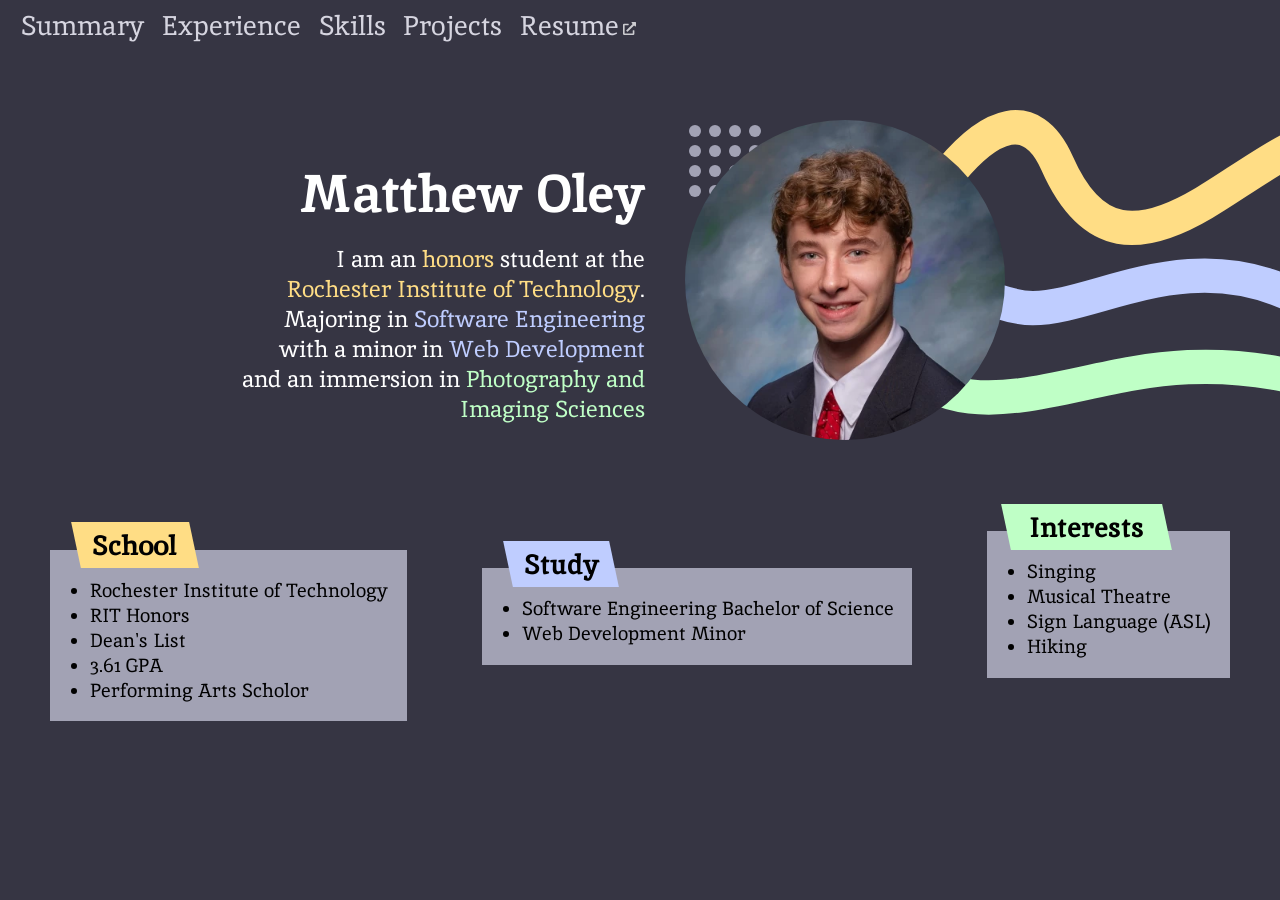
==== index.html @ ad37e847 "summary section" ====
<!DOCTYPE html>
<html lang="en">
    <head>
        <meta charset="utf-8">
        <title>Matthew Oley</title>
        <link rel="icon" href="./assets/favicon.ico">
        <link rel="stylesheet" href="./styles.css">
        <script defer src="./main.js"></script>
        <link rel="preconnect" href="https://fonts.googleapis.com">
        <link rel="preconnect" href="https://fonts.gstatic.com" crossorigin>
        <link href="https://fonts.googleapis.com/css2?family=Inika:wght@400;700&display=swap" rel="stylesheet">
    </head>

    <body>
        <nav class="navbar">
            <a href="#summary">Summary</a>
            <a href="#experience">Experience</a>
            <a href="#skills">Skills</a>
            <a href="#projects">Projects</a>
            <a href="https://resume.mroley.dev/" target="_blank" class="external">Resume</a>
        </nav>
        <main>
            <section id="summary">
                <div class="split">
                    <div class="image">
                        <picture>
                            <source srcset="./assets/Oley_Matthew_profile.webp" type="image/webp">
                            <source srcset="./assets/Oley_Matthew_profile.png" type="image/png">
                            <img src="./assets/Oley_Matthew_profile.png" class="circle_picture">
                        </picture>
                        <img class="vector" aria-hidden="true" src="/assets/vec_A.svg">
                        <img class="vector" aria-hidden="true" src="/assets/vec_B.svg">
                        <img class="vector" aria-hidden="true" src="/assets/vec_C.svg">
                    </div>
                    <div class="body">
                        <h1>Matthew Oley</h1>
                        <span>I am an <span class="tp_school">honors</span> student at the
                        <span class="tp_school">Rochester Institute of Technology</span>.
                        Majoring in <span class="tp_study">Software Engineering</span>
                        with a minor in <span class="tp_study">Web Development</span>
                        and an immersion in <span class="tp_interest">Photography
                        and Imaging Sciences</span></span>
                    </div>
                </div>
                <div class="details">
                    <section id="school">
                        <h2>School</h2>
                        <ul>
                            <li>Rochester Institute of Technology</li>
                            <li>RIT Honors</li>
                            <li>Dean's List</li>
                            <li>3.61 GPA</li>
                            <li>Performing Arts Scholor</li>
                        </ul>
                    </section>
                    <section id="study">
                        <h2>Study</h2>
                        <ul>
                            <li>Software Engineering Bachelor of Science</li>
                            <li>Web Development Minor</li>
                        </ul>
                    </section>
                    <section id="interests">
                        <h2>Interests</h2>
                        <ul>
                            <li>Singing</li>
                            <li>Musical Theatre</li>
                            <li>Sign Language (ASL)</li>
                            <li>Hiking</li>
                        </ul>
                    </section>
                </div>
            </section>
            <section id="experience"></section>
            <section id="skills"></section>
            <section id="projects"></section>
        </main>
    </body>
</html>
---- styles.css ----
body {
    background-color: #363543;
    color: #FFFFFF;
    font-family: "Inika", serif;
    margin: 0;
}

.navbar {
    position: static;
    display: block;
    height: 1.5em;
    font-size: 20pt;
    margin: 8px 0.6em;
}

.navbar a {
    margin: 0 0.2em;
    text-decoration: none;
    color: #d6d5e0;
    position: relative;
    transition: color 0.6s cubic-bezier(0.19, 1, 0.22, 1);
}

.navbar a::before {
    content: "";
    position: absolute;
    width: 100%;
    height: 3px;
    left: 0px;
    bottom: 0;
    background-color: #FFFFFF;
    transform: scaleX(0);
    transform-origin: right;
    transition: transform 0.6s cubic-bezier(0.19, 1, 0.22, 1);
}

.navbar a:hover {
    color: white;
}

.navbar a:hover::before {
    transform: scaleX(1);
    transform-origin: left;
}

.navbar a.external::after {
    content: url("assets/external-link-alt-solid.svg");
    display: inline-block;
    height: 0.5em;
    width: 0.5em;
    margin: 0 0 0 0.15em;
    opacity: 0.75;
    transition: opacity 0.6s cubic-bezier(0.19, 1, 0.22, 1);
    position: relative;
    top: 0em;
}

a.external:hover::after {
    opacity: 1;
}

#summary {
    margin: 2em 0;
    width: 100%;
}

#summary .split {
    display: flex;
    flex-direction: row-reverse;
    flex-wrap: wrap;
    justify-content: center;
    overflow: hidden;
}

#summary .split .image {
    min-width: 250px;
    max-width: 450px;
    position: relative;
}

#summary .split .image .circle_picture {
    margin: 10%;
    border-radius: 100%;
    width: 80%;
}

#summary .split .image::before {
    content: "";
    background-image: url( "data:image/svg+xml,%3Csvg%20xmlns%3D%22http%3A%2F%2Fwww.w3.org%2F2000%2Fsvg%22%20viewBox%3D%220%200%20100%20100%22%3E%3Cpath%20d%3D%22M10%2010%22%2F%3E%3Ccircle%20cx%3D%2250%22%20cy%3D%2250%22%20r%3D%2230%22%20fill%3D%22%23A2A2B4%22%20%2F%3E%3C%2Fsvg%3E" );
    background-repeat: repeat;
    background-size: 25%;
    height: 20%;
    width: 20%;
    position: absolute;
    top: 10%;
    left: 10%;
    z-index: -1;
}

#summary .split .image .vector {
    position: absolute;
    top: 0;
    left: 0;
    height: 100%;
    z-index: -1;
    margin-left: 30%;
}

#summary .split .body {
    min-width: 400px;
    max-width: 410px;
    font-size: 17pt;
    text-align: right;
    display: flex;
    align-content: center;
    flex-wrap: wrap;
}

#summary .split .body h1 {
    font-size: 40pt;
    width: 100%;
    margin: 0.3em 0;
}

#summary .split .body .tp_school {
    color: #FFDD85;
}

#summary .split .body .tp_study {
    color: #BFCDFF;
}

#summary .split .body .tp_interest {
    color: #BFFFC6;
}

#summary .details {
    display: flex;
    color: black;
    justify-content: center;
    flex-wrap: wrap;
    font-size: 14pt;
}

#summary .details #school {
    margin: 2em 2em;
}

#summary .details #study {
    margin: 3em 2em 1em 2em;
}

#summary .details #interests {
    margin: 1em 2em 3em 2em;
}

#summary .details h2 {
    margin: 0;
    padding: 5px 0;
    margin: 0 1.5em;
    width: min-content;
    position: relative;
    z-index: 2;
}

#summary .details h2::after {
    content: "";
    position: absolute;
    height: 100%;
    width: 140%;
    top: 0;
    left: -20%;
    transform: skewX(12deg);
    z-index: -1;
    background-color: inherit;
}

#summary .details #school h2 {
    background-color: #FFDD85;
}

#summary .details #study h2 {
    background-color: #BFCDFF;
}

#summary .details #interests h2 {
    background-color: #BFFFC6;
}

#summary .details ul {
    background-color: #A2A2B4;
    margin-top: -1em;
    padding: 1.5em 1em 1em 40px;
}
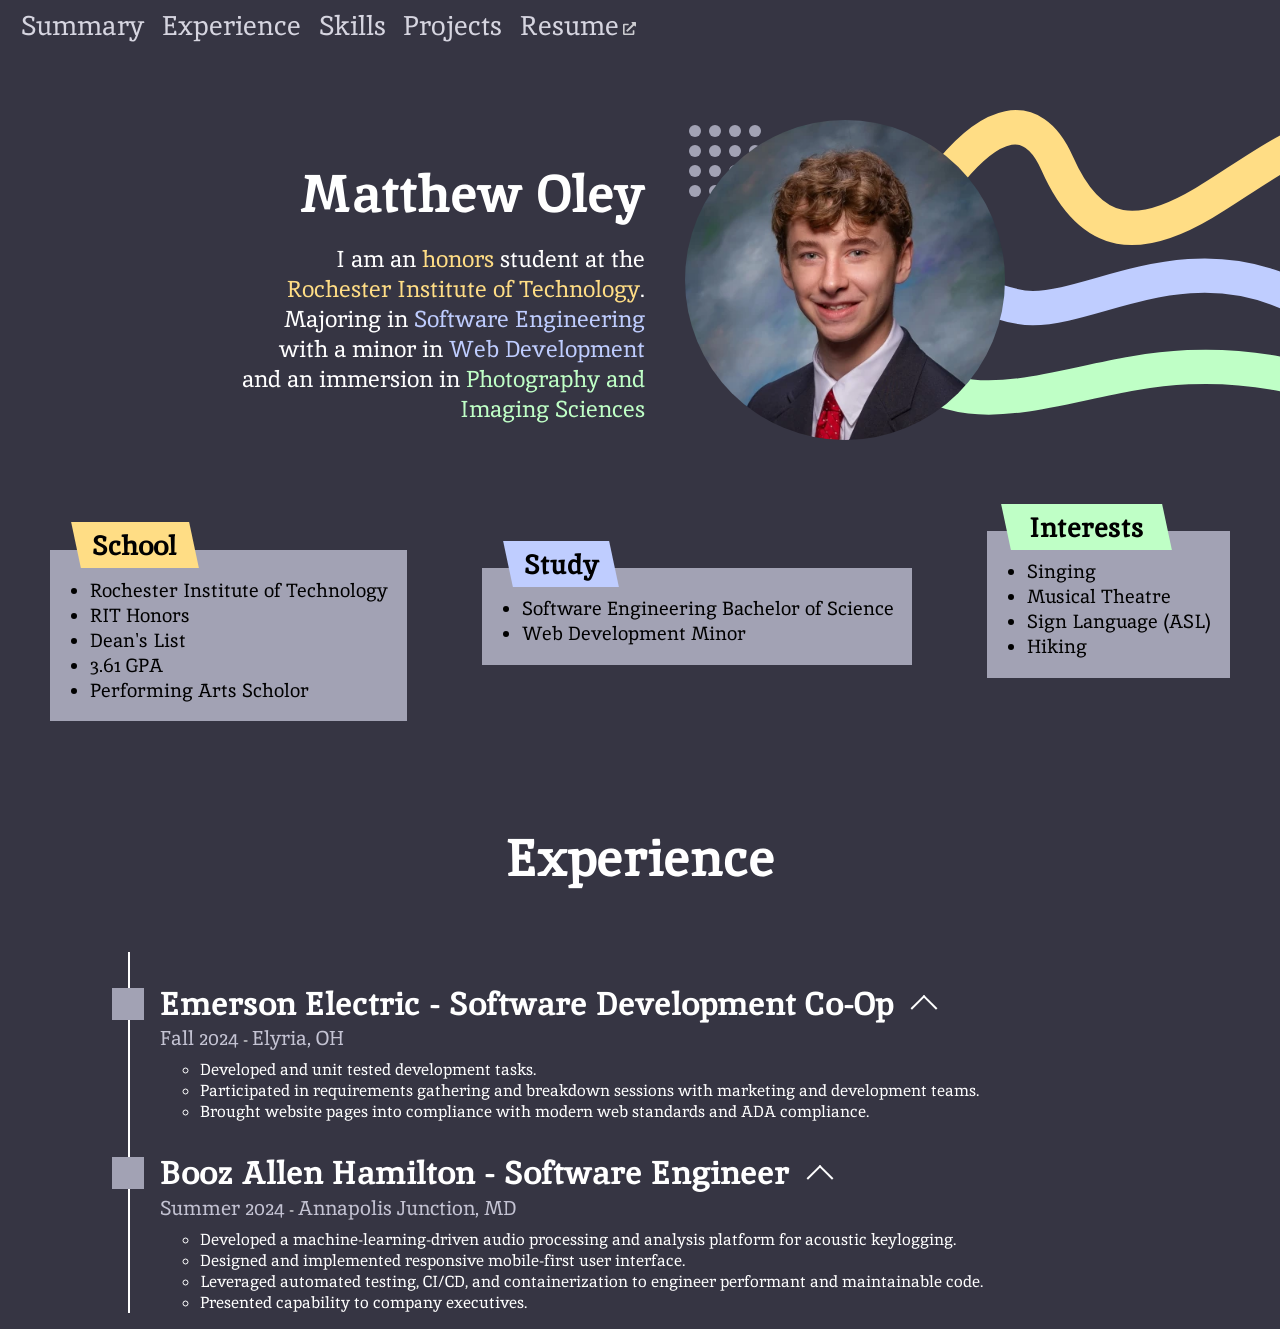
==== commit 0413aab6: "add experience" ====
--- a/index.html
+++ b/index.html
@@ -71,7 +71,50 @@
                     </section>
                 </div>
             </section>
-            <section id="experience"></section>
+            <section id="experience">
+                <h1>Experience</h1>
+                <ol>
+                    <li>
+                        <details open>
+                            <summary>
+                                <h2>Emerson Electric - Software Development Co-Op</h2>
+                                <span class="time">
+                                    Fall 2024
+                                </span>
+                                 - 
+                                 <span class="location">
+                                    Elyria, OH
+                                </span>
+                            </summary>
+                            <ul>
+                                <li>Developed and unit tested development tasks.</li>
+                                <li>Participated in requirements gathering and breakdown sessions with marketing and development teams.</li>
+                                <li>Brought website pages into compliance with modern web standards and ADA compliance.</li>
+                            </ul>
+                        </details>
+                    </li>
+                    <li>
+                        <details open>
+                            <summary>
+                                <h2>Booz Allen Hamilton - Software Engineer</h2>
+                                <span class="time">
+                                    Summer 2024
+                                </span>
+                                 - 
+                                 <span class="location">
+                                    Annapolis Junction, MD
+                                </span>
+                            </summary>
+                            <ul>
+                                <li>Developed a machine-learning-driven audio processing and analysis platform for acoustic keylogging.</li>
+                                <li>Designed and implemented responsive mobile-first user interface.</li>
+                                <li>Leveraged automated testing, CI/CD, and containerization to engineer performant and maintainable code.</li>
+                                <li>Presented capability to company executives.</li>
+                            </ul>
+                        </details>
+                    </li>
+                </ol>
+            </section>
             <section id="skills"></section>
             <section id="projects"></section>
         </main>
--- a/styles.css
+++ b/styles.css
@@ -11,7 +11,8 @@
     display: block;
     height: 1.5em;
     font-size: 20pt;
-    margin: 8px 0.6em;
+    margin: 8px 0;
+    padding: 0 0.6em;
 }
 
 .navbar a {
@@ -62,6 +63,7 @@
 
 #summary {
     margin: 2em 0;
+    max-width: 100vw;
     width: 100%;
 }
 
@@ -192,4 +194,89 @@
     background-color: #A2A2B4;
     margin-top: -1em;
     padding: 1.5em 1em 1em 40px;
+}
+
+#experience {
+    text-align: center;
+}
+
+#experience h1 {
+    font-size: 40pt;
+}
+
+#experience ol {
+    display: inline-block;
+    position: relative;
+    width: 80%;
+    padding-inline-start: 4em;
+}
+
+#experience ol > li::before {
+    content: "";
+    z-index: -1;
+    position: absolute;
+    left: 2em;
+    top: 0;
+    display: block;
+    width: 2px;
+    height: 100%;
+    background-color: #ffffff;
+}
+
+#experience ol > li {
+    text-align: start;
+}
+
+#experience ol > li details{
+    position: relative;
+    text-align: left;
+}
+
+#experience ol > li details::before {
+    content: "";
+    position: absolute;
+    right: calc(100% + 1em);
+    top: 0.5em;
+    display: block;
+    width: 2em;
+    height: 2em;
+    background-color: #A2A2B4;
+}
+
+#experience ol > li::marker,
+#experience ol > li > details summary::marker {
+    content: none;
+}
+
+#experience ol > li > details summary {
+    cursor: pointer;
+}
+
+#experience ol > li > details summary h2::after {
+    content: "";
+    display: inline-block;
+    width: 0.5em;
+    height: 0.5em;
+    border-bottom: solid white 2px;
+    border-right: solid white 2px;
+    transform: rotate(45deg);
+    transform-origin: 75% 75%;
+    transition: transform 0.3s;
+    margin: 0.25em 0.5em;
+}
+
+#experience ol > li > details[open] summary h2::after {
+    transform: rotate(-135deg);
+}
+
+#experience ol > li > details summary h2 {
+    margin-bottom: 0;
+    font-size: 25pt
+}
+
+#experience ol > li > details summary span {
+    font-size: 15pt;
+    display: inline-block;
+    margin: 0 0 8px 0;
+    color: #c4c3d3;
 }
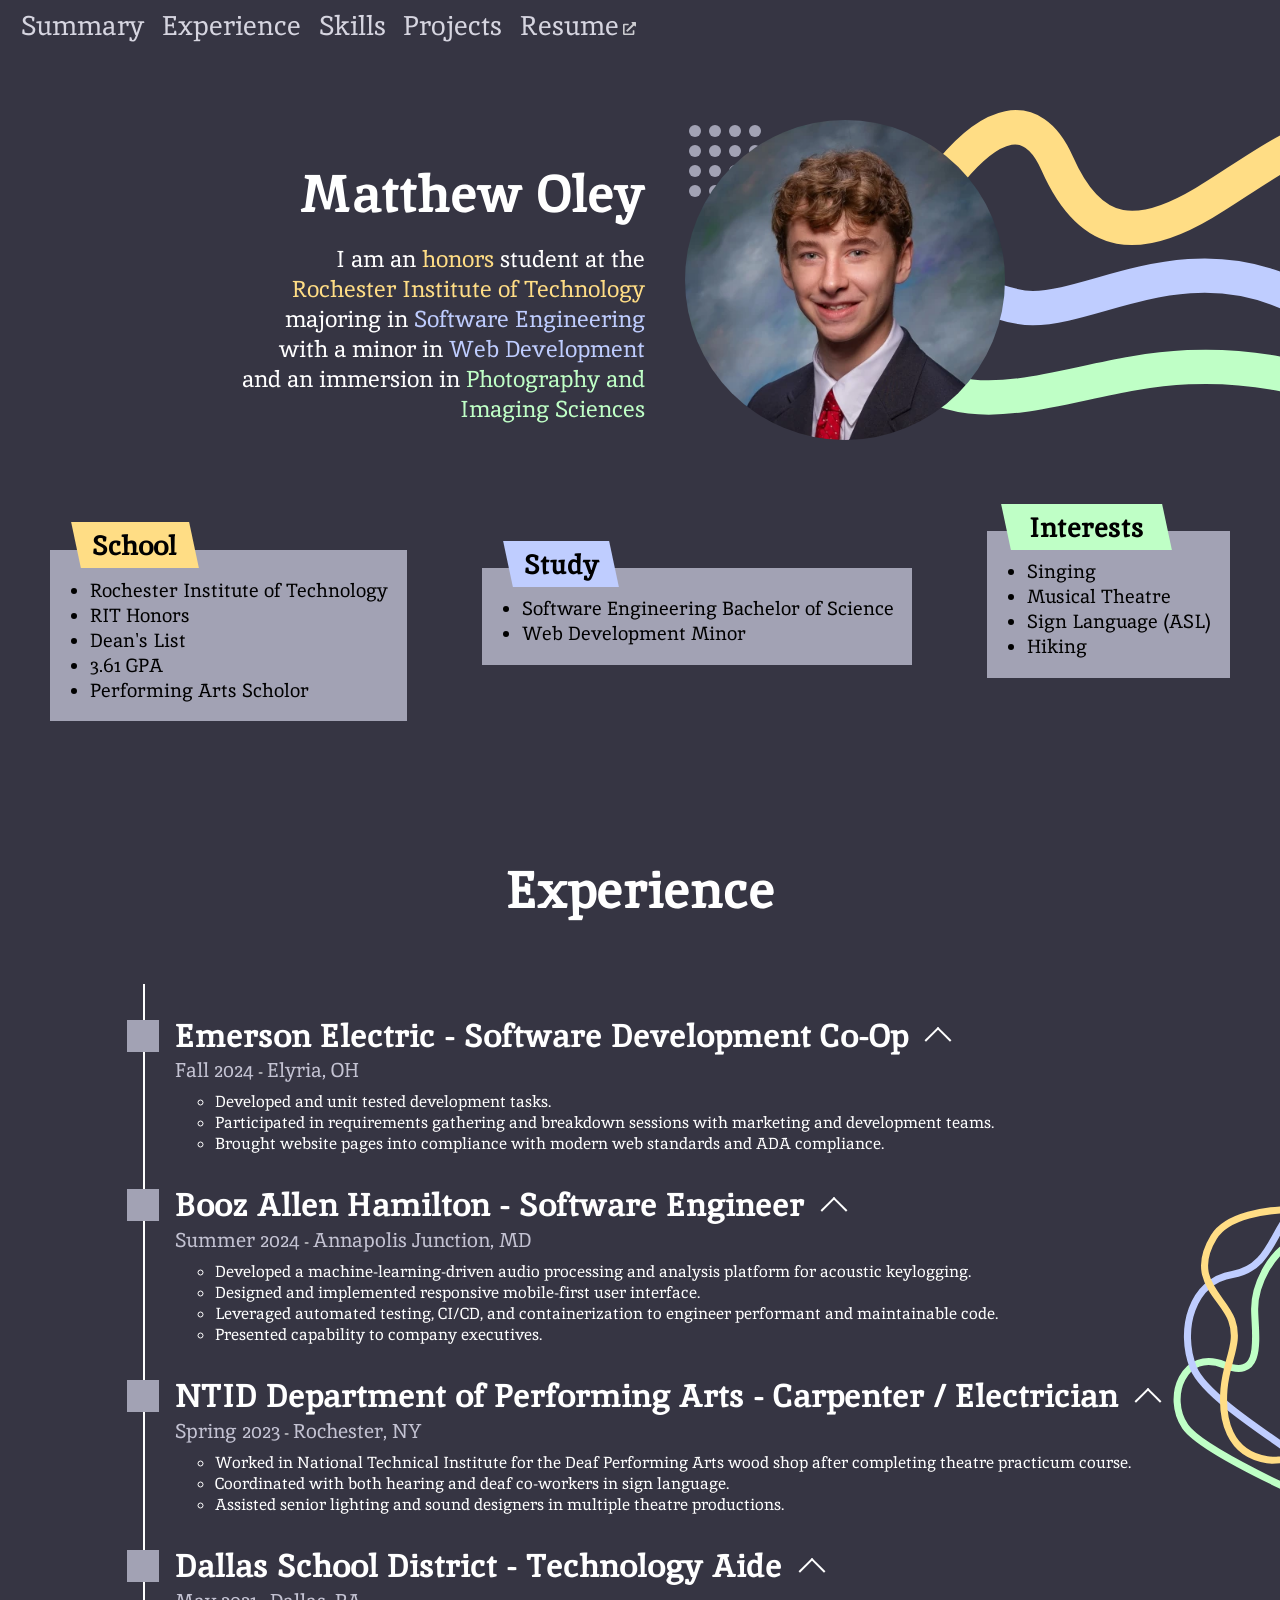
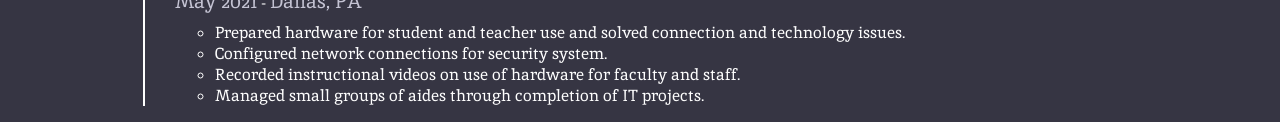
==== commit 784da193: "more experience" ====
--- a/index.html
+++ b/index.html
@@ -35,8 +35,8 @@
                     <div class="body">
                         <h1>Matthew Oley</h1>
                         <span>I am an <span class="tp_school">honors</span> student at the
-                        <span class="tp_school">Rochester Institute of Technology</span>.
-                        Majoring in <span class="tp_study">Software Engineering</span>
+                        <span class="tp_school">Rochester Institute of Technology</span>
+                        majoring in <span class="tp_study">Software Engineering</span>
                         with a minor in <span class="tp_study">Web Development</span>
                         and an immersion in <span class="tp_interest">Photography
                         and Imaging Sciences</span></span>
@@ -73,47 +73,92 @@
             </section>
             <section id="experience">
                 <h1>Experience</h1>
-                <ol>
-                    <li>
-                        <details open>
-                            <summary>
-                                <h2>Emerson Electric - Software Development Co-Op</h2>
-                                <span class="time">
-                                    Fall 2024
-                                </span>
-                                 - 
-                                 <span class="location">
-                                    Elyria, OH
-                                </span>
-                            </summary>
-                            <ul>
-                                <li>Developed and unit tested development tasks.</li>
-                                <li>Participated in requirements gathering and breakdown sessions with marketing and development teams.</li>
-                                <li>Brought website pages into compliance with modern web standards and ADA compliance.</li>
-                            </ul>
-                        </details>
-                    </li>
-                    <li>
-                        <details open>
-                            <summary>
-                                <h2>Booz Allen Hamilton - Software Engineer</h2>
-                                <span class="time">
-                                    Summer 2024
-                                </span>
-                                 - 
-                                 <span class="location">
-                                    Annapolis Junction, MD
-                                </span>
-                            </summary>
-                            <ul>
-                                <li>Developed a machine-learning-driven audio processing and analysis platform for acoustic keylogging.</li>
-                                <li>Designed and implemented responsive mobile-first user interface.</li>
-                                <li>Leveraged automated testing, CI/CD, and containerization to engineer performant and maintainable code.</li>
-                                <li>Presented capability to company executives.</li>
-                            </ul>
-                        </details>
-                    </li>
-                </ol>
+                <div class="columns">
+                    <div class="left"></div>
+                    <ol class="center">
+                        <li>
+                            <details open>
+                                <summary>
+                                    <h2>Emerson Electric - Software Development Co-Op</h2>
+                                    <span class="time">
+                                        Fall 2024
+                                    </span>
+                                     - 
+                                     <span class="location">
+                                        Elyria, OH
+                                    </span>
+                                </summary>
+                                <ul>
+                                    <li>Developed and unit tested development tasks.</li>
+                                    <li>Participated in requirements gathering and breakdown sessions with marketing and development teams.</li>
+                                    <li>Brought website pages into compliance with modern web standards and ADA compliance.</li>
+                                </ul>
+                            </details>
+                        </li>
+                        <li>
+                            <details open>
+                                <summary>
+                                    <h2>Booz Allen Hamilton - Software Engineer</h2>
+                                    <span class="time">
+                                        Summer 2024
+                                    </span>
+                                     - 
+                                     <span class="location">
+                                        Annapolis Junction, MD
+                                    </span>
+                                </summary>
+                                <ul>
+                                    <li>Developed a machine-learning-driven audio processing and analysis platform for acoustic keylogging.</li>
+                                    <li>Designed and implemented responsive mobile-first user interface.</li>
+                                    <li>Leveraged automated testing, CI/CD, and containerization to engineer performant and maintainable code.</li>
+                                    <li>Presented capability to company executives.</li>
+                                </ul>
+                            </details>
+                        </li>
+                        <li>
+                            <details open>
+                                <summary>
+                                    <h2>NTID Department of Performing Arts - Carpenter / Electrician</h2>
+                                    <span class="time">
+                                        Spring 2023
+                                    </span>
+                                     - 
+                                     <span class="location">
+                                        Rochester, NY
+                                    </span>
+                                </summary>
+                                <ul>
+                                    <li>Worked in National Technical Institute for the Deaf Performing Arts wood shop after completing theatre practicum course.</li>
+                                    <li>Coordinated with both hearing and deaf co-workers in sign language.</li>
+                                    <li>Assisted senior lighting and sound designers in multiple theatre productions.</li>
+                                </ul>
+                            </details>
+                        </li>
+                        <li>
+                            <details open>
+                                <summary>
+                                    <h2>Dallas School District - Technology Aide</h2>
+                                    <span class="time">
+                                        May 2021
+                                    </span>
+                                     - 
+                                     <span class="location">
+                                        Dallas, PA
+                                    </span>
+                                </summary>
+                                <ul>
+                                    <li>Prepared hardware for student and teacher use and solved connection and technology issues.</li>
+                                    <li>Configured network connections for security system.</li>
+                                    <li>Recorded instructional videos on use of hardware for faculty and staff.</li>
+                                    <li>Managed small groups of aides through completion of IT projects.</li>
+                                </ul>
+                            </details>
+                        </li>
+                    </ol>
+                    <div class="right">
+                        <img src="assets/experience_sidebar.svg">
+                    </div>
+                </div>
             </section>
             <section id="skills"></section>
             <section id="projects"></section>
--- a/styles.css
+++ b/styles.css
@@ -198,17 +198,36 @@
 
 #experience {
     text-align: center;
+    overflow: hidden;
 }
 
 #experience h1 {
     font-size: 40pt;
 }
 
-#experience ol {
-    display: inline-block;
-    position: relative;
-    width: 80%;
+#experience .columns {
+    display: grid;
+    grid-template-columns: 1fr max-content 1fr;
+}
+
+#experience .columns ol {
+    display: inline-block;
+    position: relative;
     padding-inline-start: 4em;
+}
+
+#experience .columns .right {
+    position: relative;
+    text-align: right;
+}
+
+#experience .columns .right img {
+    display: inline-block;
+    position: absolute;
+    right: 0;
+    aspect-ratio: 0.333;
+    max-width: 100%;
+    height: 100%;
 }
 
 #experience ol > li::before {
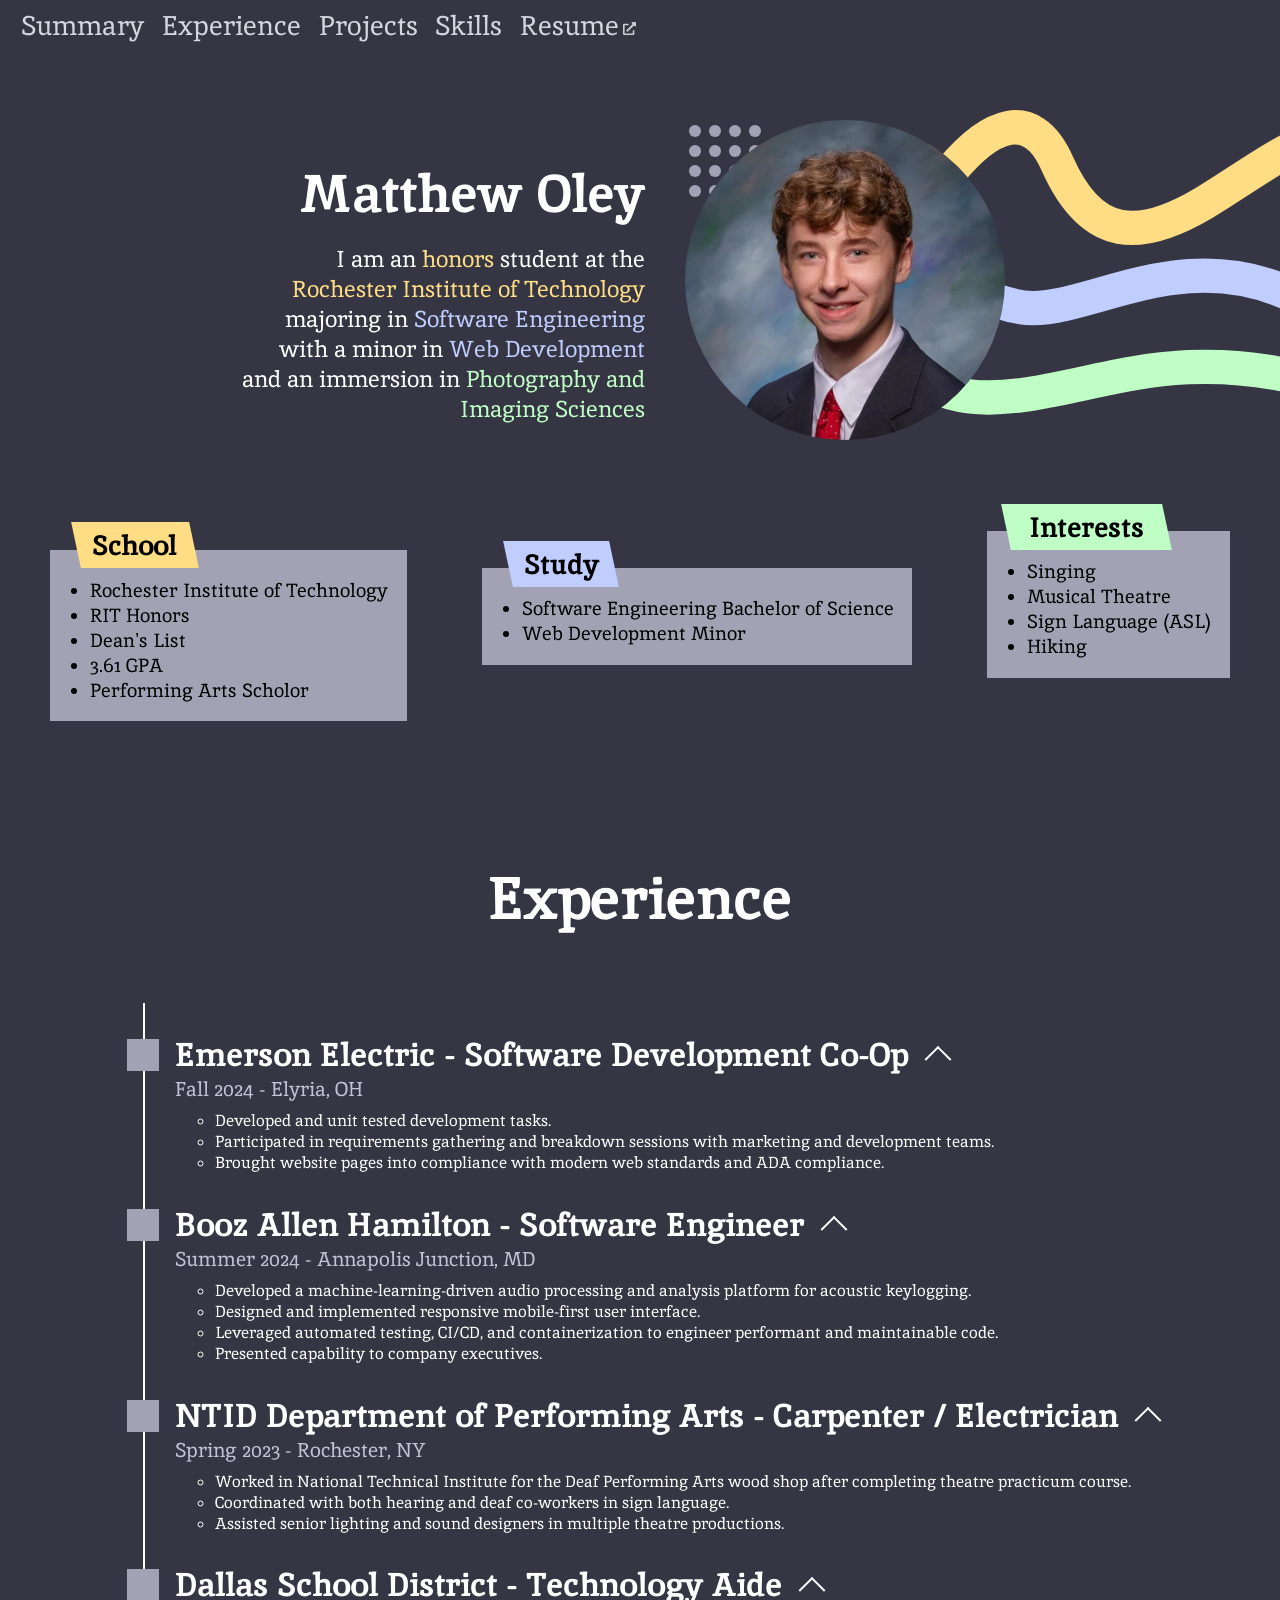
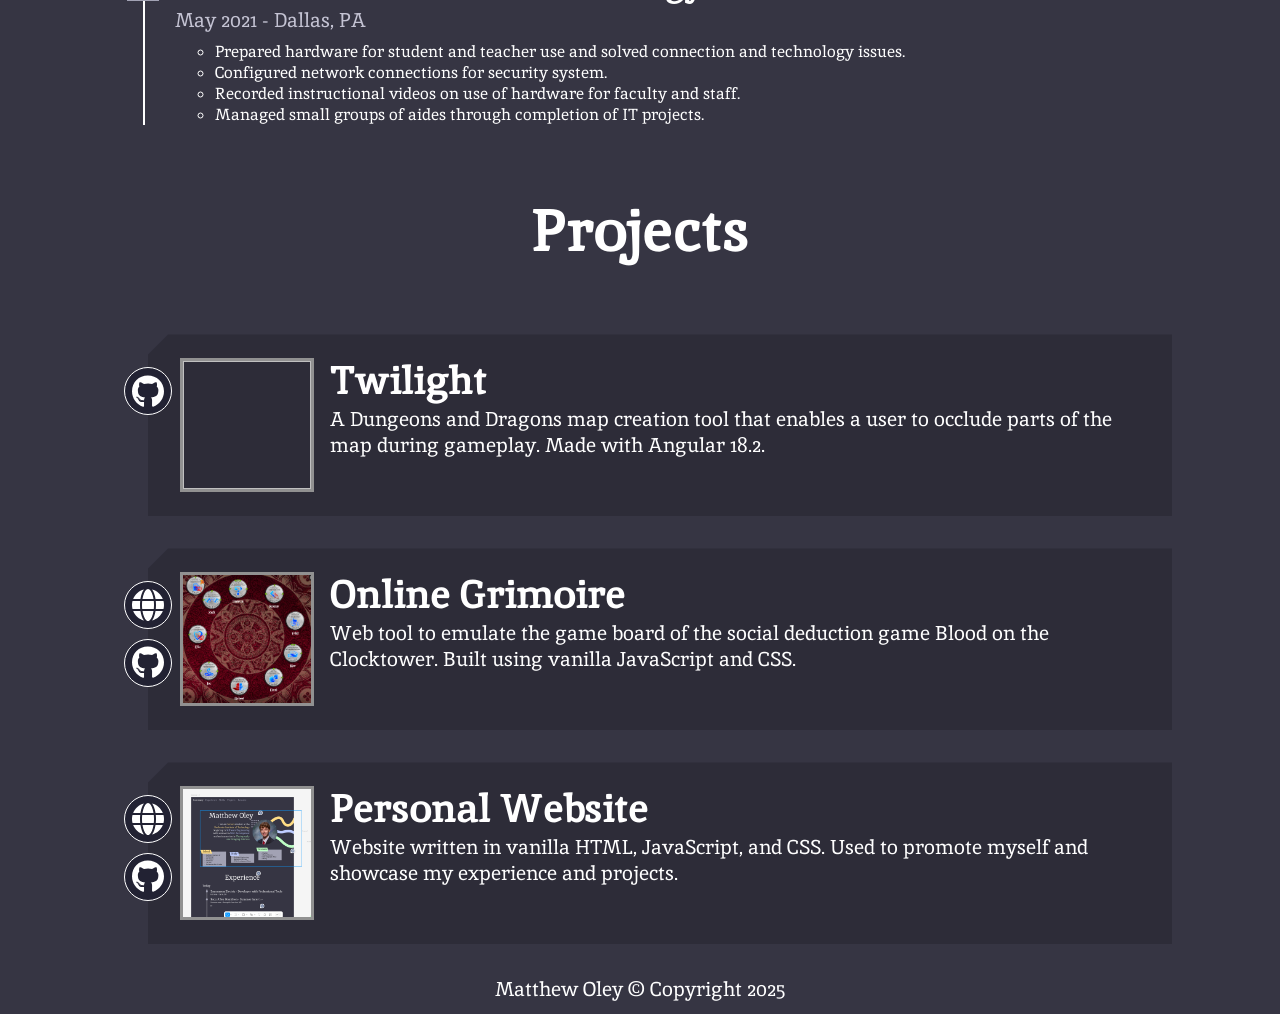
==== commit 6e230daa: "add some personal projects" ====
--- a/index.html
+++ b/index.html
@@ -15,8 +15,8 @@
         <nav class="navbar">
             <a href="#summary">Summary</a>
             <a href="#experience">Experience</a>
+            <a href="#projects">Projects</a>
             <a href="#skills">Skills</a>
-            <a href="#projects">Projects</a>
             <a href="https://resume.mroley.dev/" target="_blank" class="external">Resume</a>
         </nav>
         <main>
@@ -73,95 +73,106 @@
             </section>
             <section id="experience">
                 <h1>Experience</h1>
-                <div class="columns">
-                    <div class="left"></div>
-                    <ol class="center">
-                        <li>
-                            <details open>
-                                <summary>
-                                    <h2>Emerson Electric - Software Development Co-Op</h2>
-                                    <span class="time">
-                                        Fall 2024
-                                    </span>
-                                     - 
-                                     <span class="location">
-                                        Elyria, OH
-                                    </span>
-                                </summary>
-                                <ul>
-                                    <li>Developed and unit tested development tasks.</li>
-                                    <li>Participated in requirements gathering and breakdown sessions with marketing and development teams.</li>
-                                    <li>Brought website pages into compliance with modern web standards and ADA compliance.</li>
-                                </ul>
-                            </details>
-                        </li>
-                        <li>
-                            <details open>
-                                <summary>
-                                    <h2>Booz Allen Hamilton - Software Engineer</h2>
-                                    <span class="time">
-                                        Summer 2024
-                                    </span>
-                                     - 
-                                     <span class="location">
-                                        Annapolis Junction, MD
-                                    </span>
-                                </summary>
-                                <ul>
-                                    <li>Developed a machine-learning-driven audio processing and analysis platform for acoustic keylogging.</li>
-                                    <li>Designed and implemented responsive mobile-first user interface.</li>
-                                    <li>Leveraged automated testing, CI/CD, and containerization to engineer performant and maintainable code.</li>
-                                    <li>Presented capability to company executives.</li>
-                                </ul>
-                            </details>
-                        </li>
-                        <li>
-                            <details open>
-                                <summary>
-                                    <h2>NTID Department of Performing Arts - Carpenter / Electrician</h2>
-                                    <span class="time">
-                                        Spring 2023
-                                    </span>
-                                     - 
-                                     <span class="location">
-                                        Rochester, NY
-                                    </span>
-                                </summary>
-                                <ul>
-                                    <li>Worked in National Technical Institute for the Deaf Performing Arts wood shop after completing theatre practicum course.</li>
-                                    <li>Coordinated with both hearing and deaf co-workers in sign language.</li>
-                                    <li>Assisted senior lighting and sound designers in multiple theatre productions.</li>
-                                </ul>
-                            </details>
-                        </li>
-                        <li>
-                            <details open>
-                                <summary>
-                                    <h2>Dallas School District - Technology Aide</h2>
-                                    <span class="time">
-                                        May 2021
-                                    </span>
-                                     - 
-                                     <span class="location">
-                                        Dallas, PA
-                                    </span>
-                                </summary>
-                                <ul>
-                                    <li>Prepared hardware for student and teacher use and solved connection and technology issues.</li>
-                                    <li>Configured network connections for security system.</li>
-                                    <li>Recorded instructional videos on use of hardware for faculty and staff.</li>
-                                    <li>Managed small groups of aides through completion of IT projects.</li>
-                                </ul>
-                            </details>
-                        </li>
-                    </ol>
-                    <div class="right">
-                        <img src="assets/experience_sidebar.svg">
-                    </div>
-                </div>
+                <ol>
+                    <li>
+                        <details open>
+                            <summary>
+                                <h2>Emerson Electric - Software Development Co-Op</h2>
+                                <span class="subtitle">
+                                    Fall 2024 - Elyria, OH
+                                </span>
+                            </summary>
+                            <ul>
+                                <li>Developed and unit tested development tasks.</li>
+                                <li>Participated in requirements gathering and breakdown sessions with marketing and development teams.</li>
+                                <li>Brought website pages into compliance with modern web standards and ADA compliance.</li>
+                            </ul>
+                        </details>
+                    </li>
+                    <li>
+                        <details open>
+                            <summary>
+                                <h2>Booz Allen Hamilton - Software Engineer</h2>
+                                <span class="subtitle">
+                                    Summer 2024 - Annapolis Junction, MD
+                                </span>
+                            </summary>
+                            <ul>
+                                <li>Developed a machine-learning-driven audio processing and analysis platform for acoustic keylogging.</li>
+                                <li>Designed and implemented responsive mobile-first user interface.</li>
+                                <li>Leveraged automated testing, CI/CD, and containerization to engineer performant and maintainable code.</li>
+                                <li>Presented capability to company executives.</li>
+                            </ul>
+                        </details>
+                    </li>
+                    <li>
+                        <details open>
+                            <summary>
+                                <h2>NTID Department of Performing Arts - Carpenter / Electrician</h2>
+                                <span class="subtitle">
+                                    Spring 2023 - Rochester, NY
+                                </span>
+                            </summary>
+                            <ul>
+                                <li>Worked in National Technical Institute for the Deaf Performing Arts wood shop after completing theatre practicum course.</li>
+                                <li>Coordinated with both hearing and deaf co-workers in sign language.</li>
+                                <li>Assisted senior lighting and sound designers in multiple theatre productions.</li>
+                            </ul>
+                        </details>
+                    </li>
+                    <li>
+                        <details open>
+                            <summary>
+                                <h2>Dallas School District - Technology Aide</h2>
+                                <span class="subtitle">
+                                    May 2021 - Dallas, PA
+                                </span>
+                            </summary>
+                            <ul>
+                                <li>Prepared hardware for student and teacher use and solved connection and technology issues.</li>
+                                <li>Configured network connections for security system.</li>
+                                <li>Recorded instructional videos on use of hardware for faculty and staff.</li>
+                                <li>Managed small groups of aides through completion of IT projects.</li>
+                            </ul>
+                        </details>
+                    </li>
+                </ol>
+            </section>
+            <section id="projects">
+                <h1>Projects</h1>
+                <ol>
+                    <li>
+                        <img>
+                        <h2>Twilight</h2>
+                        <span>A Dungeons and Dragons map creation tool that enables a user to occlude parts of the map during gameplay. Made with Angular 18.2.</span>
+                        <div class="links">
+                            <a class="github" href="https://github.com/mroley1/twilight" target="_blank"></a>
+                        </div>
+                    </li>
+                    <li>
+                        <img src="assets/grimoire.png">
+                        <h2>Online Grimoire</h2>
+                        <span>Web tool to emulate the game board of the social deduction game Blood on the Clocktower. Built using vanilla JavaScript and CSS.</span>
+                        <div class="links">
+                            <a class="website" href="https://grimoire.csh.rit.edu/" target="_blank"></a>
+                            <a class="github" href="https://github.com/mroley1/Online-Grimoire" target="_blank"></a>
+                        </div>
+                    </li>
+                    <li>
+                        <img src="assets/personal_website.png">
+                        <h2>Personal Website</h2>
+                        <span>Website written in vanilla HTML, JavaScript, and CSS. Used to promote myself and showcase my experience and projects.</span>
+                        <div class="links">
+                            <a class="website" href="https://www.merriam-webster.com/dictionary/recursion" target="_blank"></a>
+                            <a class="github" href="https://github.com/mroley1/mroley1.github.io" target="_blank"></a>
+                        </div>
+                    </li>
+                </ol>
             </section>
             <section id="skills"></section>
-            <section id="projects"></section>
+            <footer>
+                Matthew Oley &copy; Copyright 2025
+            </footer>
         </main>
     </body>
 </html>
--- a/styles.css
+++ b/styles.css
@@ -4,6 +4,9 @@
     color: #FFFFFF;
     font-family: "Inika", serif;
     margin: 0;
+}
+h1 {
+    font-size: 45pt;
 }
 
 .navbar {
@@ -201,33 +204,11 @@
     overflow: hidden;
 }
 
-#experience h1 {
-    font-size: 40pt;
-}
-
-#experience .columns {
-    display: grid;
-    grid-template-columns: 1fr max-content 1fr;
-}
-
-#experience .columns ol {
-    display: inline-block;
-    position: relative;
+#experience ol {
+    display: inline-block;
+    position: relative;
+    width: max-content;
     padding-inline-start: 4em;
-}
-
-#experience .columns .right {
-    position: relative;
-    text-align: right;
-}
-
-#experience .columns .right img {
-    display: inline-block;
-    position: absolute;
-    right: 0;
-    aspect-ratio: 0.333;
-    max-width: 100%;
-    height: 100%;
 }
 
 #experience ol > li::before {
@@ -293,9 +274,95 @@
     font-size: 25pt
 }
 
-#experience ol > li > details summary span {
+#experience ol > li > details summary span.subtitle {
     font-size: 15pt;
     display: inline-block;
     margin: 0 0 8px 0;
     color: #c4c3d3;
+}
+
+#projects h1 {
+    text-align: center;
+}
+
+#projects > ol {
+    text-align: center;
+}
+
+#projects > ol > li::marker {
+    content: none;
+}
+
+#projects > ol > li {
+    text-align: start;
+    display: inline-block;
+    width: 80%;
+    background-color: #2D2C38;
+    position: relative;
+    padding: 0.5em 1em;
+    margin: 1em 0;
+    clip-path: polygon(20px 0, 100% 0, 100% 100%, -2em 100%, -2em 20px, 0 20px);
+}
+
+#projects > ol > li > img {
+    width: 8em;
+    height: 8em;
+    display: inline;
+    float: left;
+    margin: 1em;
+    border: solid rgb(145, 145, 145) 3px;
+}
+
+#projects > ol > li > h2 {
+    margin: 0.3em 0 0 0;
+    font-size: 30pt;
+}
+
+#projects > ol > li > span {
+    font-size: 15pt;
+}
+
+#projects > ol > li .links {
+    position: absolute;
+    left: -1.5em;
+    top: 20px;
+    display: flex;
+    flex-direction: column;
+    padding: 0.5em 0;
+}
+
+#projects > ol > li .links > a {
+    width: 3em;
+    height: 3em;
+    margin: 0.3em 0;
+    background-repeat: no-repeat;
+    background-size: 70%;
+    background-position: center;
+    background-color: #222233;
+    border-radius: 100%;
+    transition: background-color 0.2s linear;
+    border: solid white 1px;
+    box-sizing: border-box;
+}
+
+#projects > ol > li .links > a.github {
+    background-image: url("assets/github_icon.svg");
+}
+
+#projects > ol > li .links > a.github:hover {
+    background-color: #5a33a5;
+}
+
+#projects > ol > li .links > a.website {
+    background-image: url("assets/website_icon.svg");
+}
+
+#projects > ol > li .links > a.website:hover {
+    background-color: #333ea5;
+}
+
+footer {
+    text-align: center;
+    font-size: 15pt;
+    margin: 12px 0;
 }
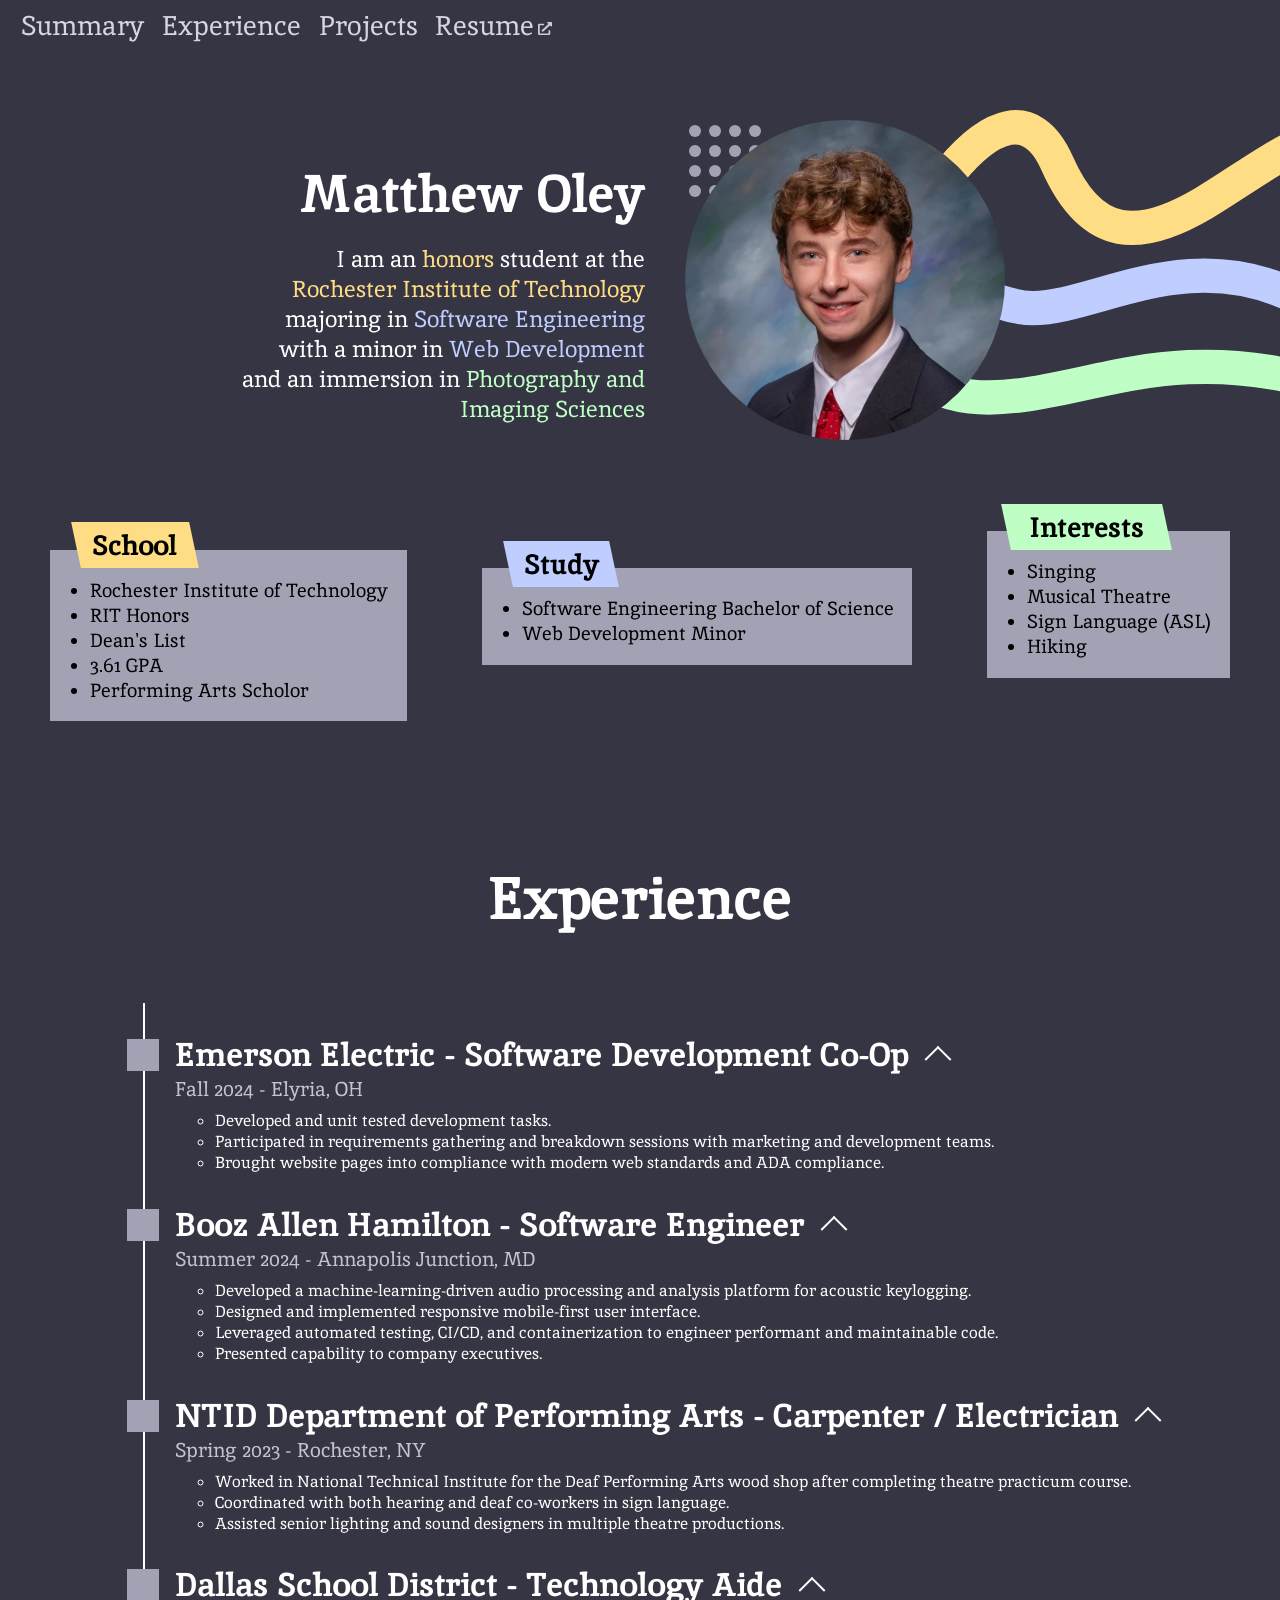
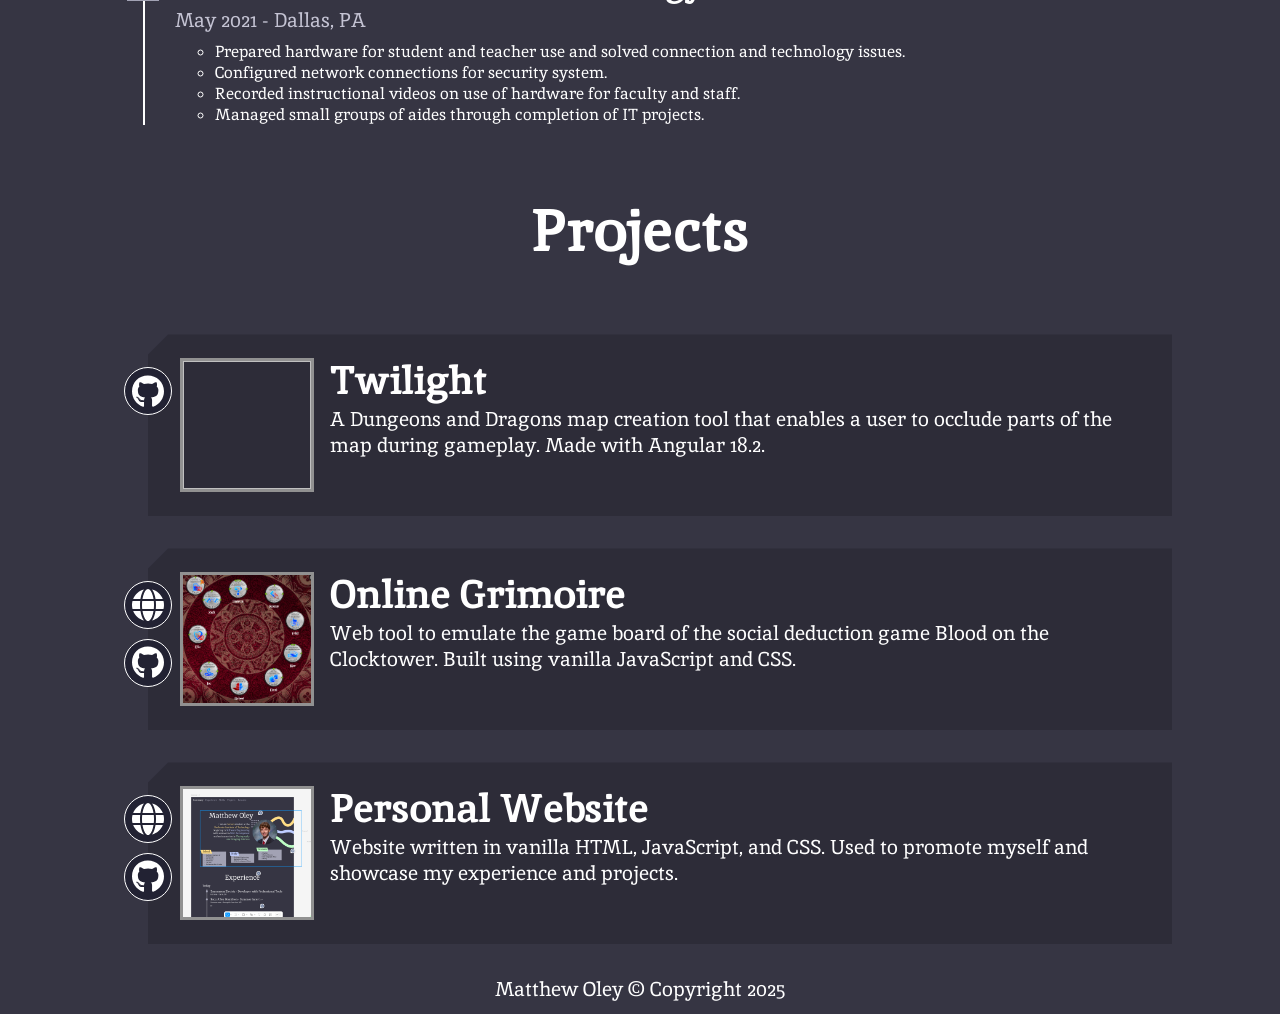
==== commit 38eb4275: "remove skills from navigation" ====
--- a/index.html
+++ b/index.html
@@ -16,7 +16,7 @@
             <a href="#summary">Summary</a>
             <a href="#experience">Experience</a>
             <a href="#projects">Projects</a>
-            <a href="#skills">Skills</a>
+            <!--<a href="#skills">Skills</a>-->
             <a href="https://resume.mroley.dev/" target="_blank" class="external">Resume</a>
         </nav>
         <main>
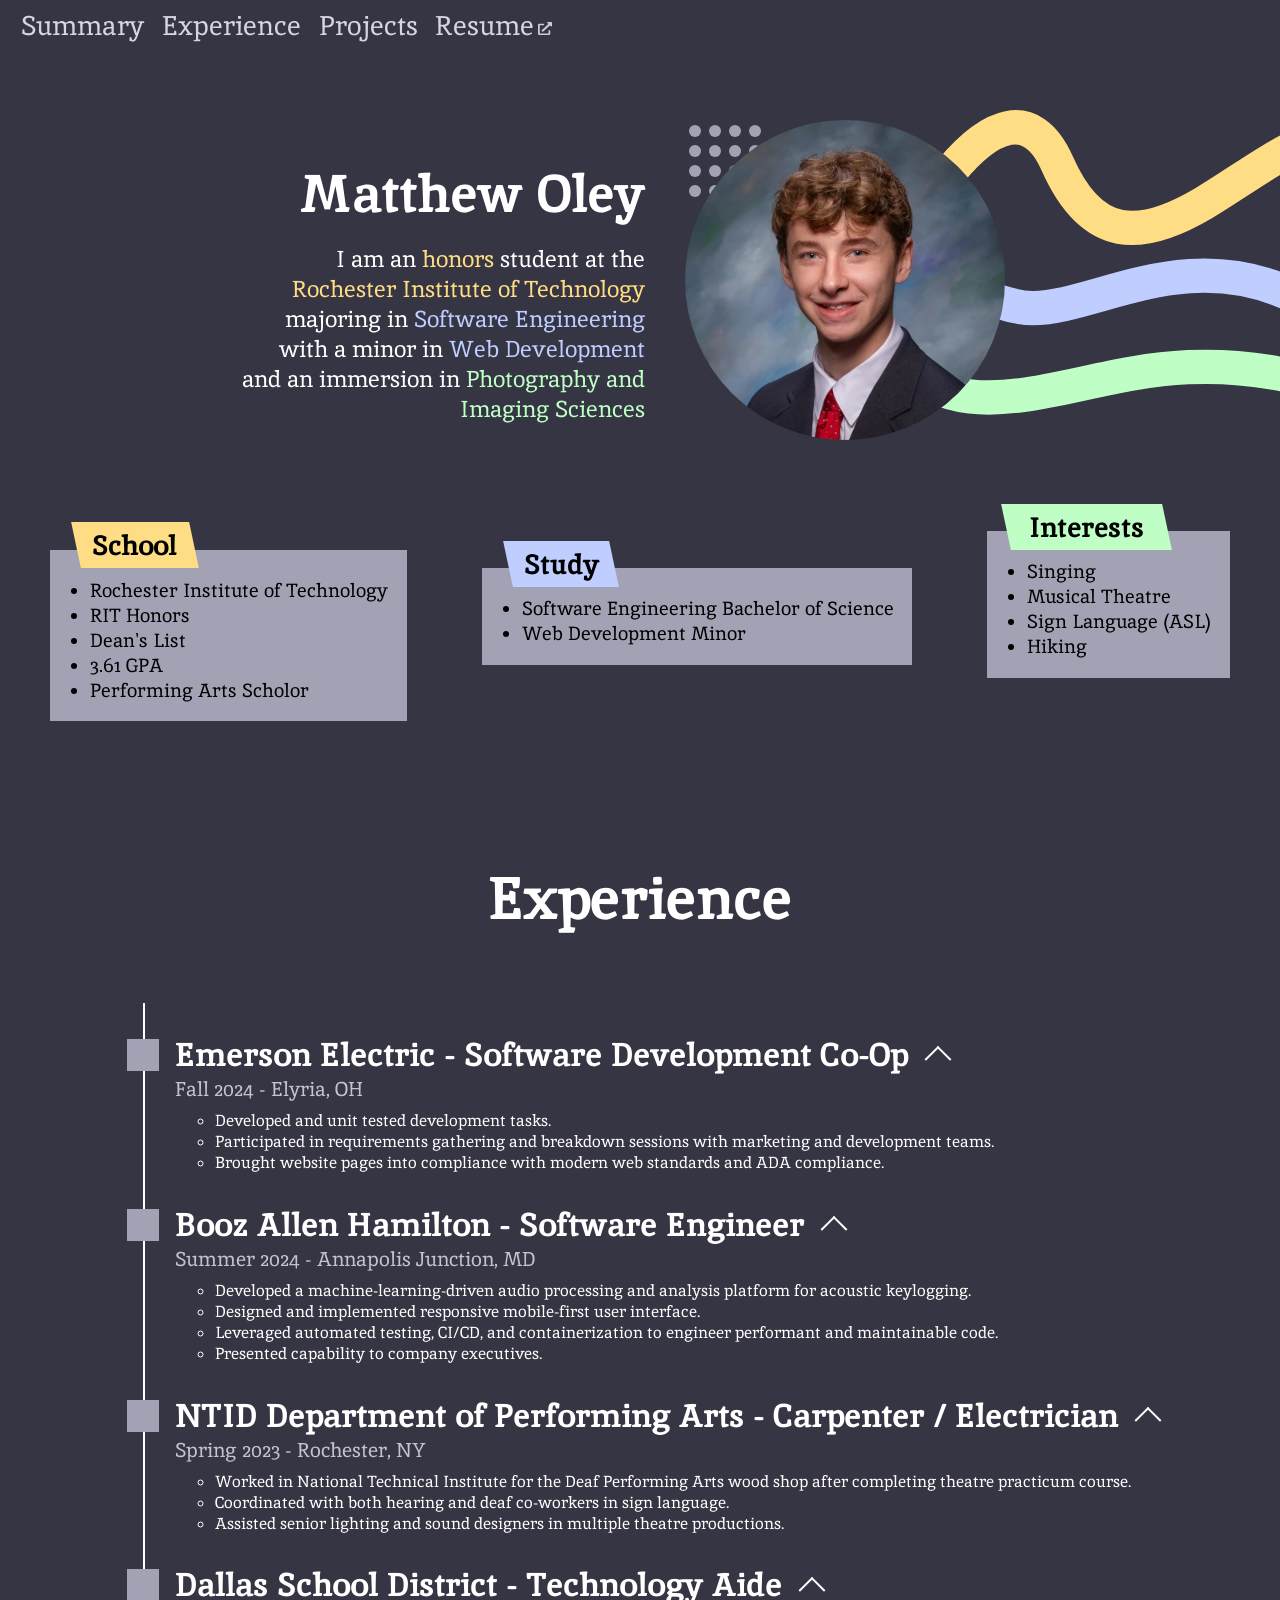
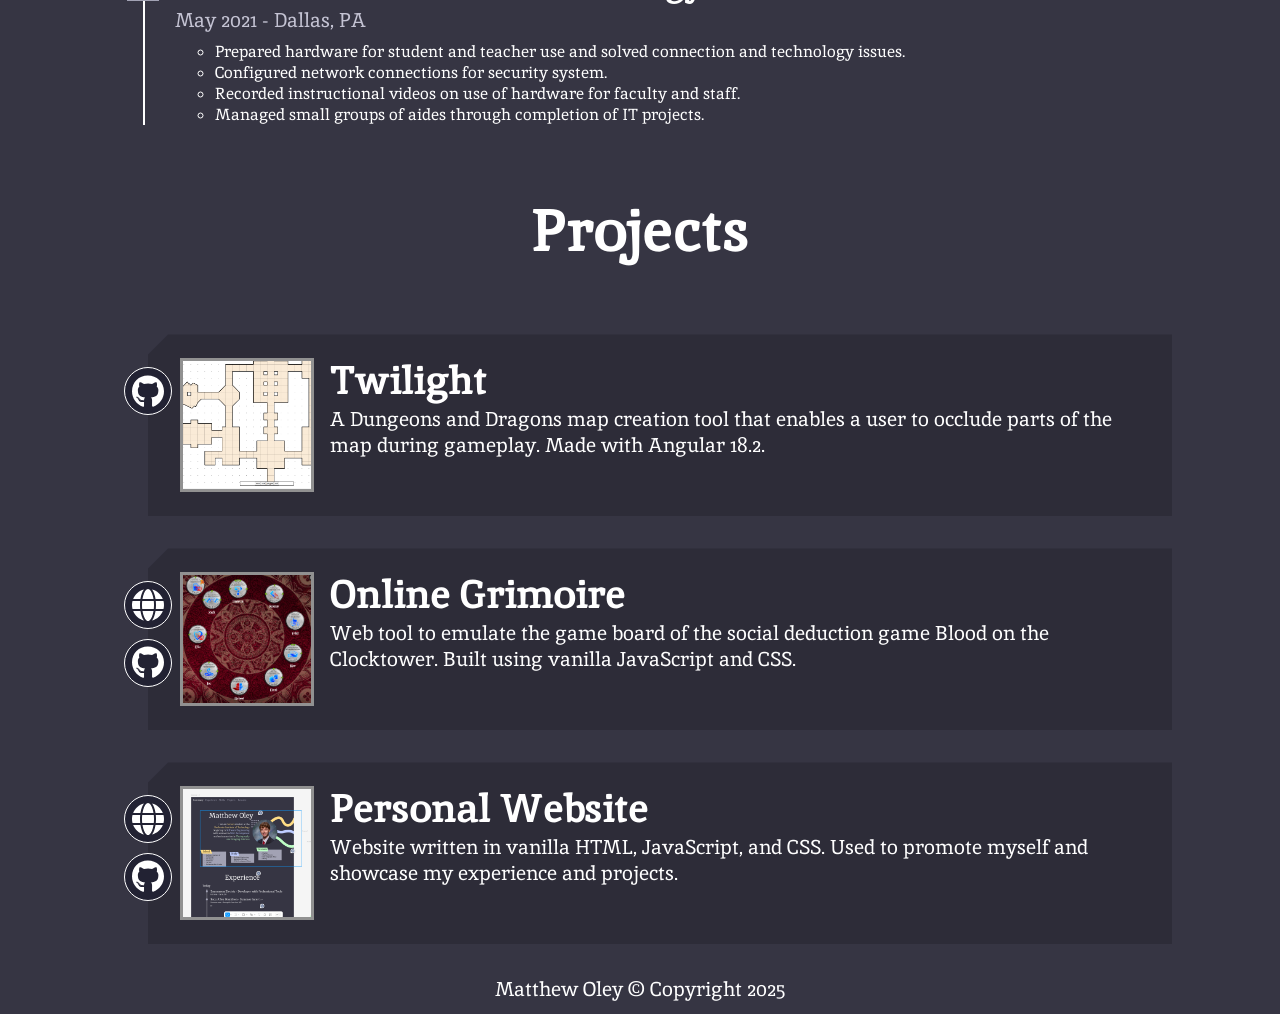
==== commit b2b9db0c: "add twilight image" ====
--- a/index.html
+++ b/index.html
@@ -142,7 +142,7 @@
                 <h1>Projects</h1>
                 <ol>
                     <li>
-                        <img>
+                        <img src="assets/twilight.png">
                         <h2>Twilight</h2>
                         <span>A Dungeons and Dragons map creation tool that enables a user to occlude parts of the map during gameplay. Made with Angular 18.2.</span>
                         <div class="links">
--- a/styles.css
+++ b/styles.css
@@ -207,8 +207,8 @@
 #experience ol {
     display: inline-block;
     position: relative;
-    width: max-content;
     padding-inline-start: 4em;
+    margin: 1em;
 }
 
 #experience ol > li::before {
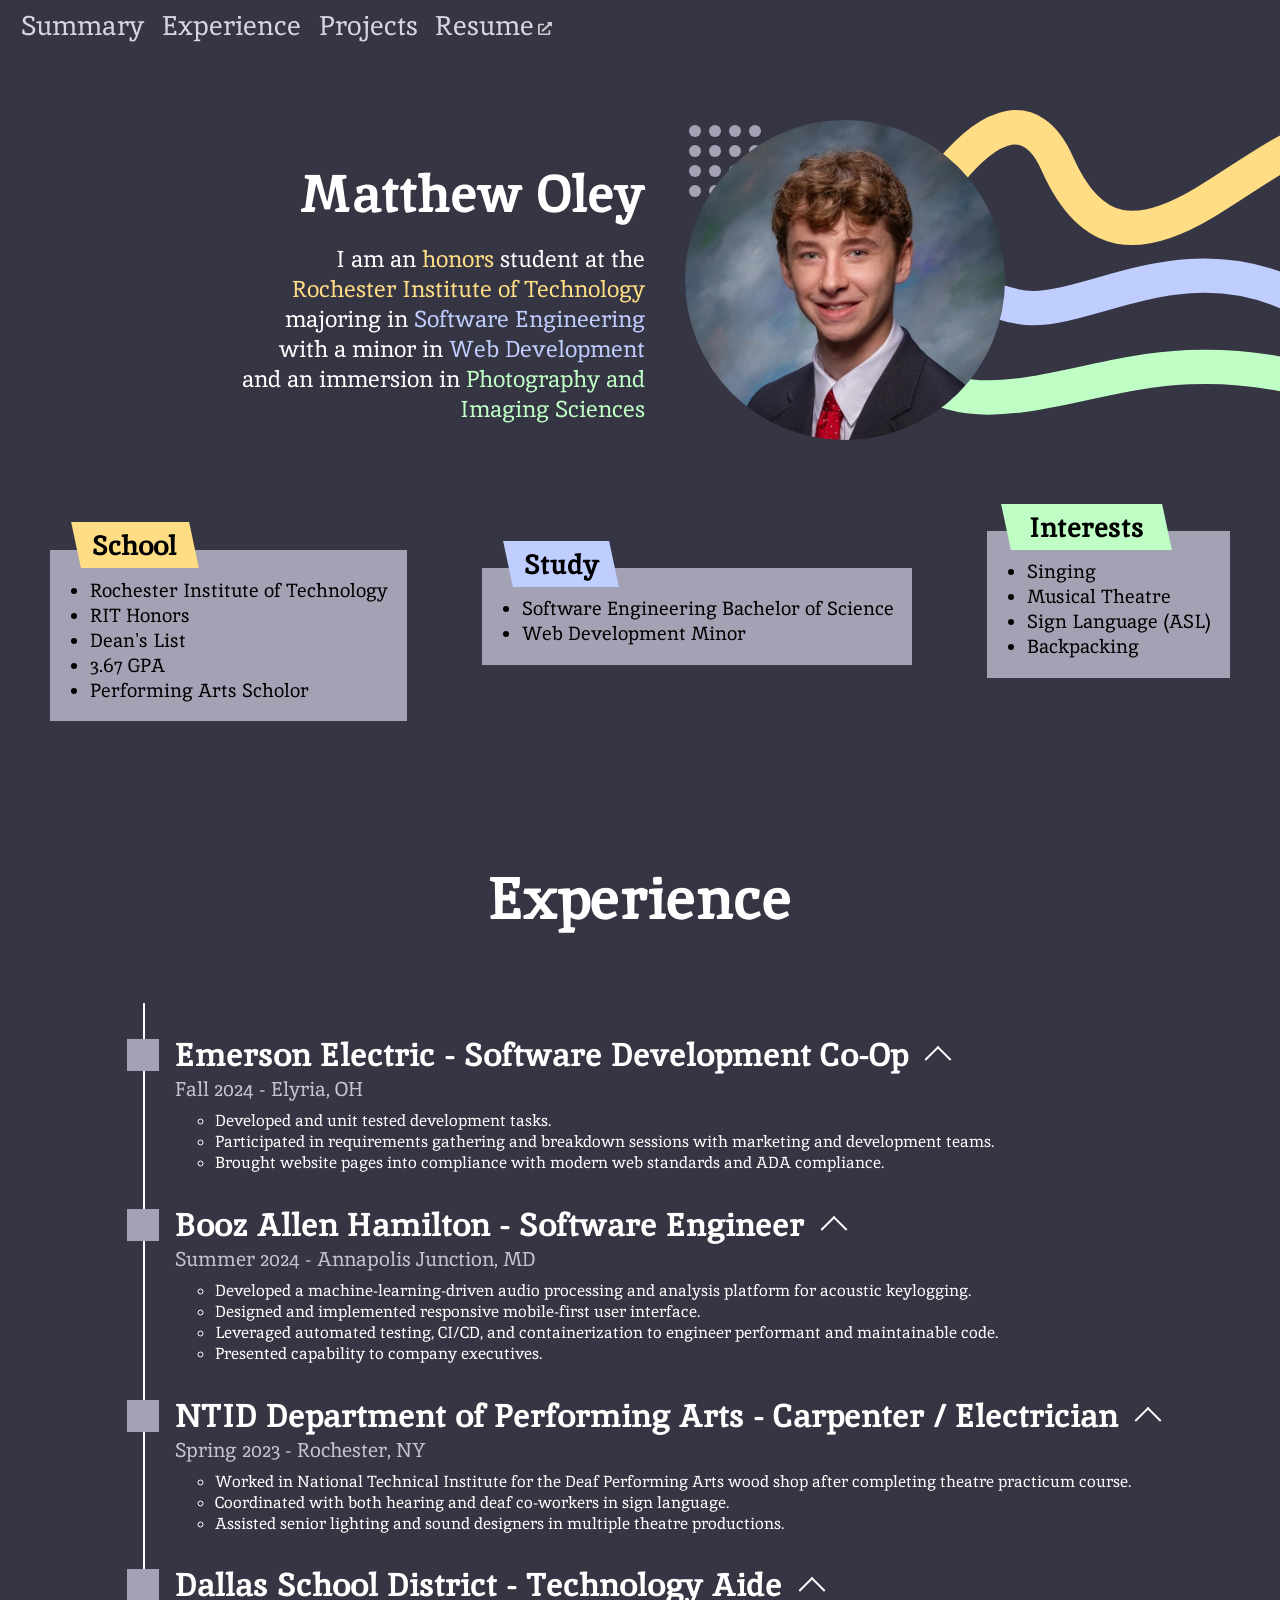
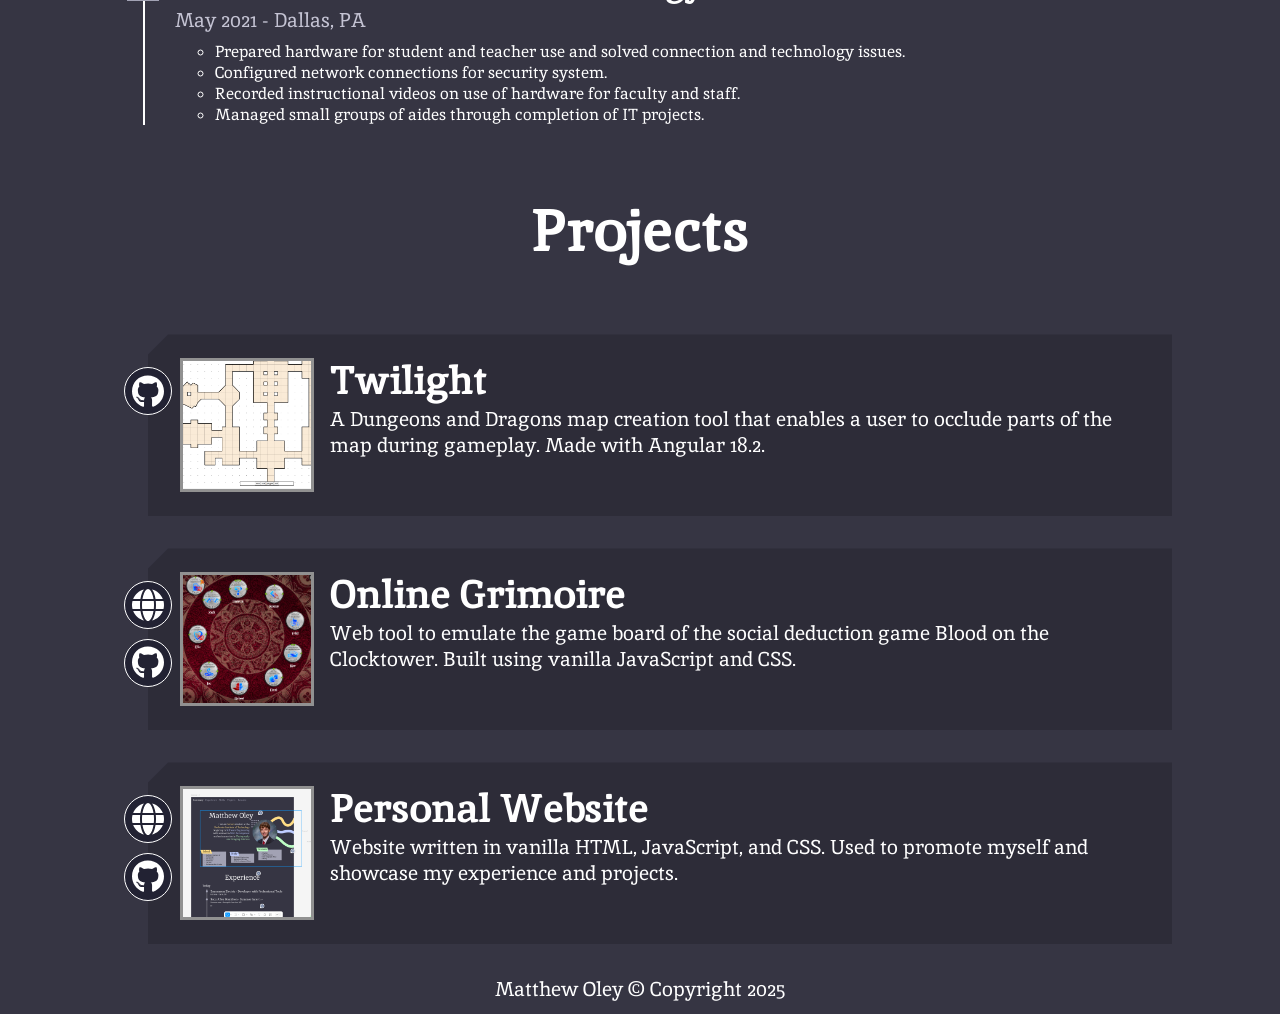
==== commit 2f49593f: "update GPA" ====
--- a/index.html
+++ b/index.html
@@ -49,7 +49,7 @@
                             <li>Rochester Institute of Technology</li>
                             <li>RIT Honors</li>
                             <li>Dean's List</li>
-                            <li>3.61 GPA</li>
+                            <li>3.67 GPA</li>
                             <li>Performing Arts Scholor</li>
                         </ul>
                     </section>
@@ -66,7 +66,7 @@
                             <li>Singing</li>
                             <li>Musical Theatre</li>
                             <li>Sign Language (ASL)</li>
-                            <li>Hiking</li>
+                            <li>Backpacking</li>
                         </ul>
                     </section>
                 </div>
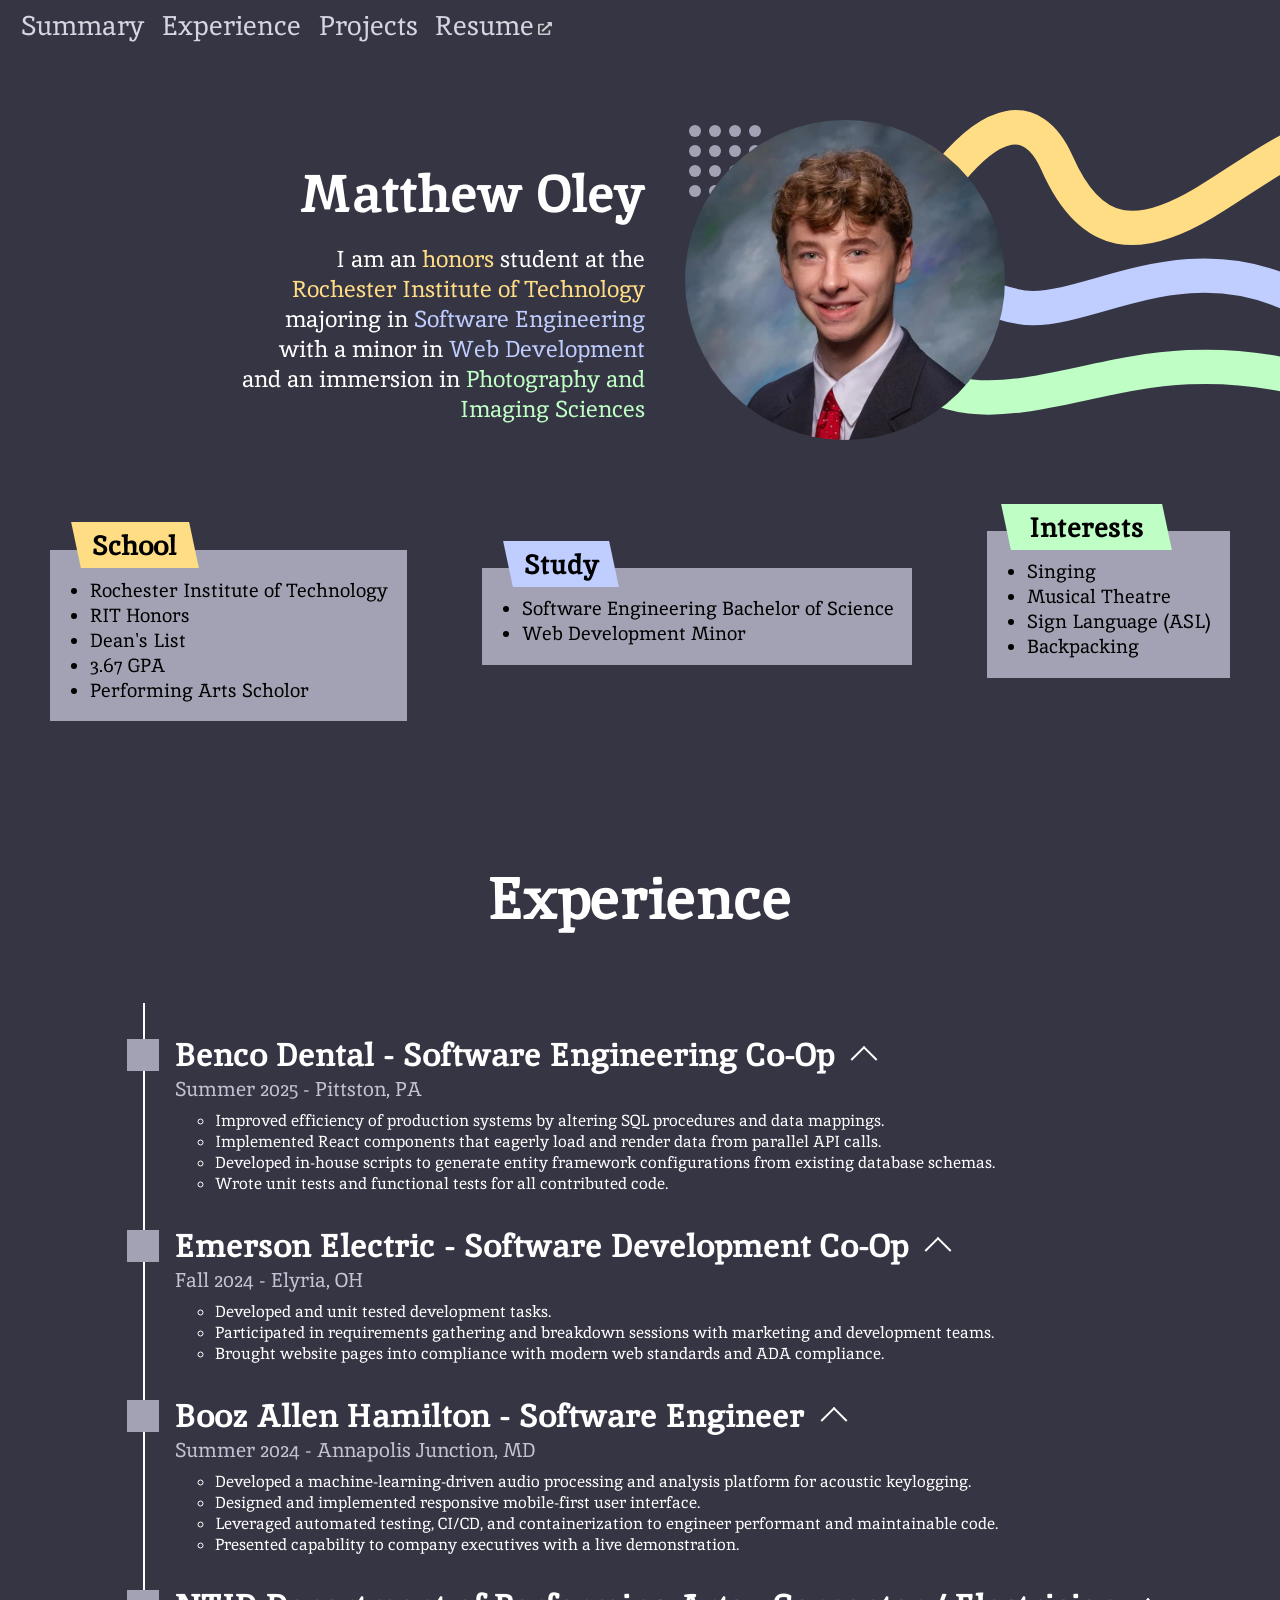
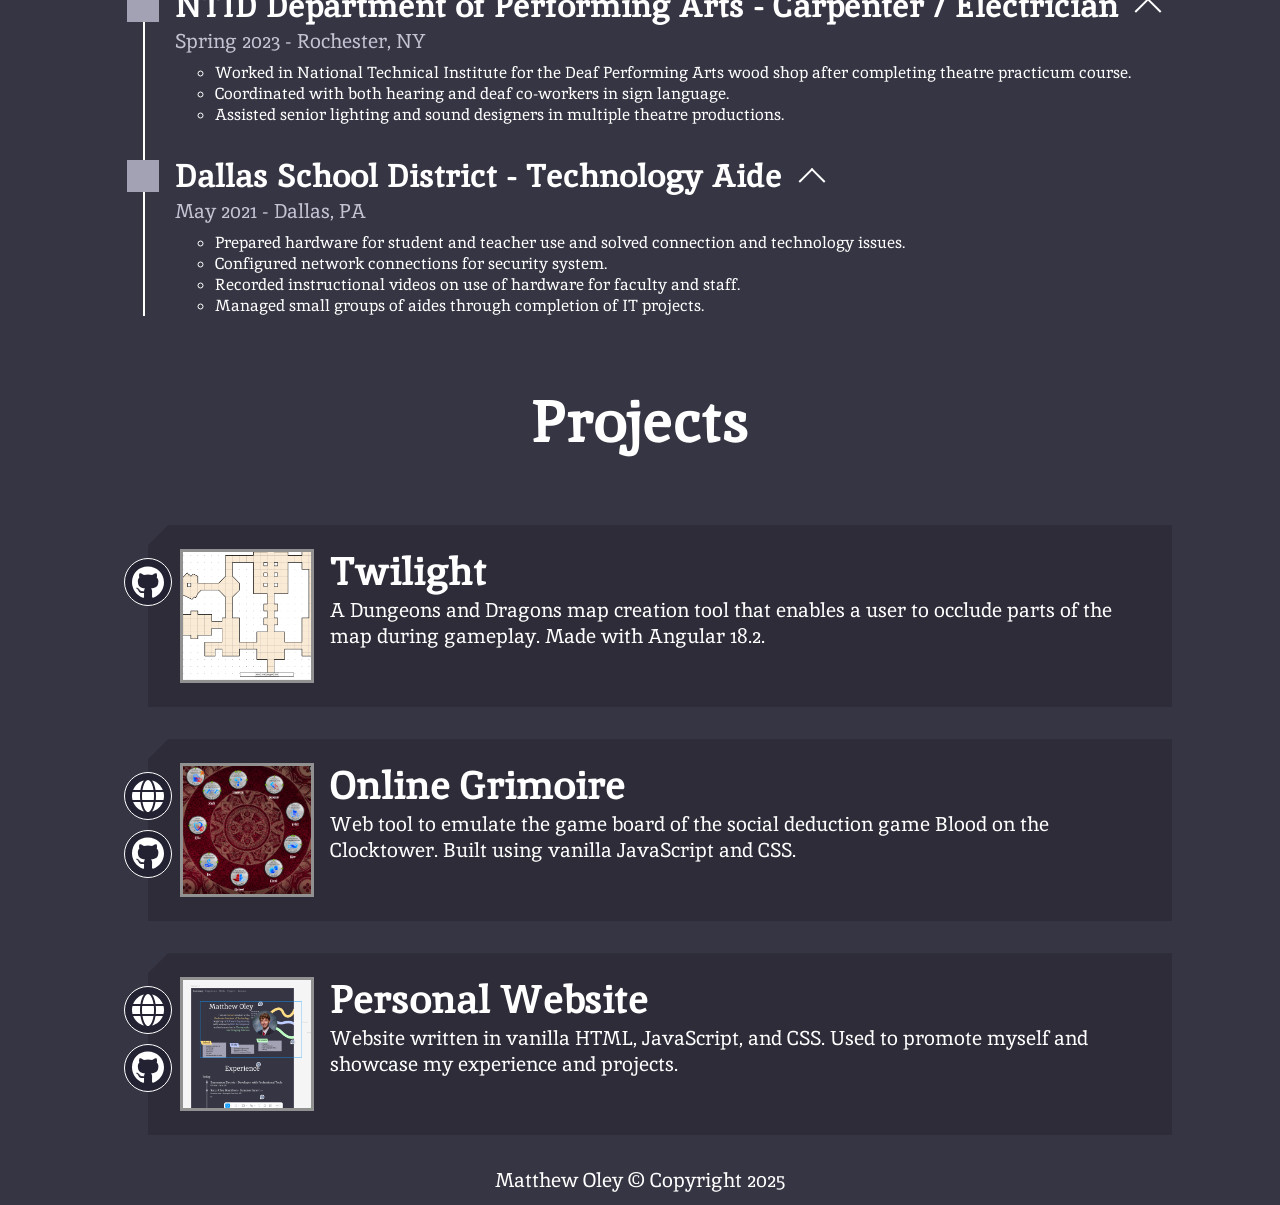
==== commit 6ccd1c49: "update work experience from Benco Dental" ====
--- a/index.html
+++ b/index.html
@@ -77,6 +77,22 @@
                     <li>
                         <details open>
                             <summary>
+                                <h2>Benco Dental - Software Engineering Co-Op</h2>
+                                <span class="subtitle">
+                                    Summer 2025 - Pittston, PA
+                                </span>
+                            </summary>
+                            <ul>
+                                <li>Improved efficiency of production systems by altering SQL procedures and data mappings.</li>
+                                <li>Implemented React components that eagerly load and render data from parallel API calls.</li>
+                                <li>Developed in-house scripts to generate entity framework configurations from existing database schemas.</li>
+                                <li>Wrote unit tests and functional tests for all contributed code.</li>
+                            </ul>
+                        </details>
+                    </li>
+                    <li>
+                        <details open>
+                            <summary>
                                 <h2>Emerson Electric - Software Development Co-Op</h2>
                                 <span class="subtitle">
                                     Fall 2024 - Elyria, OH
@@ -101,7 +117,7 @@
                                 <li>Developed a machine-learning-driven audio processing and analysis platform for acoustic keylogging.</li>
                                 <li>Designed and implemented responsive mobile-first user interface.</li>
                                 <li>Leveraged automated testing, CI/CD, and containerization to engineer performant and maintainable code.</li>
-                                <li>Presented capability to company executives.</li>
+                                <li>Presented capability to company executives with a live demonstration.</li>
                             </ul>
                         </details>
                     </li>
--- a/styles.css
+++ b/styles.css
@@ -225,6 +225,7 @@
 
 #experience ol > li {
     text-align: start;
+    font-size: 12pt;
 }
 
 #experience ol > li details{
